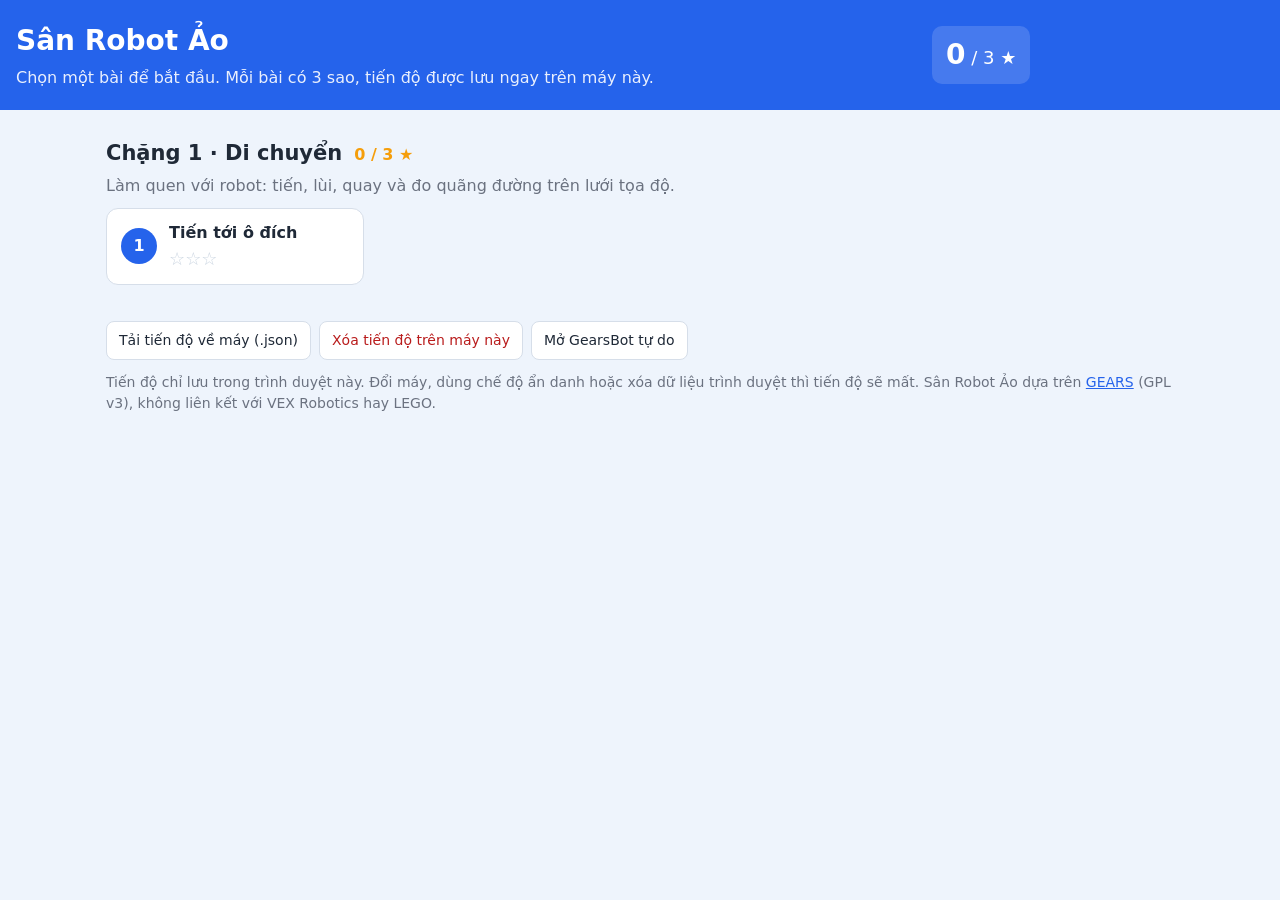
==== public/san-robot-ao/index.html @ 294cfdfe "G3: khung thử thách có chấm sao, gợi ý và lưu tiến độ - Trang chọn bài theo chặng (public/san-robot-" ====
<!DOCTYPE html>
<html lang="vi">
<head>
  <meta charset="utf-8">
  <meta name="viewport" content="width=device-width, initial-scale=1">
  <title>Chọn bài · Sân Robot Ảo</title>
  <link rel="icon" href="../favicon-32.png">
  <link rel="stylesheet" href="core/chon-bai.css?v=1">
</head>
<body>
  <!--
    Sân Robot Ảo – trang chọn bài theo chặng.
    Copyright (C) 2026 những người đóng góp cho Sân Robot Ảo. GPL v3.
    Dựa trên GEARS (GearsBot) của Cort Wee / A Posteriori.
  -->
  <header>
    <div class="dau-trang">
      <h1>Sân Robot Ảo</h1>
      <p>Chọn một bài để bắt đầu. Mỗi bài có 3 sao, tiến độ được lưu ngay trên máy này.</p>
    </div>
    <div class="tong-ket" id="tongKet"></div>
  </header>

  <main id="danhSach">
    <p class="dang-tai">Đang tải danh sách bài…</p>
  </main>

  <footer>
    <div class="nut-hang">
      <button id="nutXuat" class="nut phu">Tải tiến độ về máy (.json)</button>
      <button id="nutXoa" class="nut phu nguy-hiem">Xóa tiến độ trên máy này</button>
      <a class="nut phu" href="../index.html">Mở GearsBot tự do</a>
    </div>
    <p class="nho">Tiến độ chỉ lưu trong trình duyệt này. Đổi máy, dùng chế độ ẩn danh hoặc xóa dữ liệu trình duyệt thì tiến độ sẽ mất.
      Sân Robot Ảo dựa trên <a href="https://github.com/QuirkyCort/gears" target="_blank" rel="noopener">GEARS</a> (GPL v3), không liên kết với VEX Robotics hay LEGO.</p>
  </footer>

  <script src="core/records.js?v=1"></script>
  <script src="core/chon-bai.js?v=1"></script>
</body>
</html>
---- public/san-robot-ao/core/chon-bai.css ----
/* Sân Robot Ảo – trang chọn bài. GPL v3. */
:root {
  --nen: #eef4fc; --the: #ffffff; --chu: #1f2937; --phu: #6b7280; --vien: #d6dee9;
  --chinh: #2563eb; --sao: #f59e0b; --dat: #15803d; --nguy: #b91c1c;
}
@media (prefers-color-scheme: dark) {
  :root { --nen: #0f172a; --the: #1e293b; --chu: #e5e7eb; --phu: #94a3b8; --vien: #334155; --chinh: #60a5fa; }
}
* { box-sizing: border-box; }
body { margin: 0; background: var(--nen); color: var(--chu); font: 16px/1.5 system-ui, -apple-system, "Segoe UI", Roboto, sans-serif; }
header { background: #2563eb; color: #fff; padding: 20px 16px; display: flex; gap: 16px; align-items: center; flex-wrap: wrap; }
header .dau-trang { flex: 1; min-width: 240px; max-width: 900px; }
header h1 { margin: 0; font-size: 28px; }
header p { margin: 4px 0 0; opacity: .9; }
.tong-ket { font-size: 18px; background: rgba(255,255,255,.15); padding: 8px 14px; border-radius: 10px; }
.tong-ket .to { font-size: 28px; font-weight: bold; }
main { max-width: 1100px; margin: 0 auto; padding: 8px 16px 24px; }
.chang { margin-top: 20px; }
.dau-chang { display: flex; align-items: baseline; gap: 12px; }
.dau-chang h2 { margin: 0; font-size: 21px; }
.dau-chang .dem { color: var(--sao); font-weight: bold; }
.mo-ta { color: var(--phu); margin: 4px 0 10px; }
.luoi { display: grid; grid-template-columns: repeat(auto-fill, minmax(240px, 1fr)); gap: 12px; }
.the { display: flex; gap: 12px; align-items: center; background: var(--the); border: solid 1px var(--vien); border-radius: 12px; padding: 12px 14px; color: inherit; text-decoration: none; }
a.the:hover { border-color: var(--chinh); box-shadow: 0 2px 8px rgba(37,99,235,.15); }
.the .so { flex: none; width: 36px; height: 36px; border-radius: 50%; background: var(--chinh); color: #fff; display: flex; align-items: center; justify-content: center; font-weight: bold; }
.the.du-sao .so { background: var(--sao); }
.the.khoa { opacity: .55; }
.the.khoa .so { background: var(--phu); }
.the .ten { font-weight: bold; }
.the .phu { color: var(--phu); font-size: 14px; }
.hang-sao .sao { color: #cbd5e1; font-size: 18px; }
.hang-sao .sao.dat { color: var(--sao); }
.loi, .loi-bai { color: var(--nguy); }
footer { max-width: 1100px; margin: 0 auto; padding: 12px 16px 32px; color: var(--phu); font-size: 14px; }
footer a { color: var(--chinh); }
.nut-hang { display: flex; gap: 8px; flex-wrap: wrap; }
.nut { font: inherit; font-size: 14px; padding: 8px 12px; border-radius: 8px; border: solid 1px var(--vien); background: var(--the); color: var(--chu); cursor: pointer; text-decoration: none; }
.nut.nguy-hiem { color: var(--nguy); }
.nho { margin-top: 12px; }
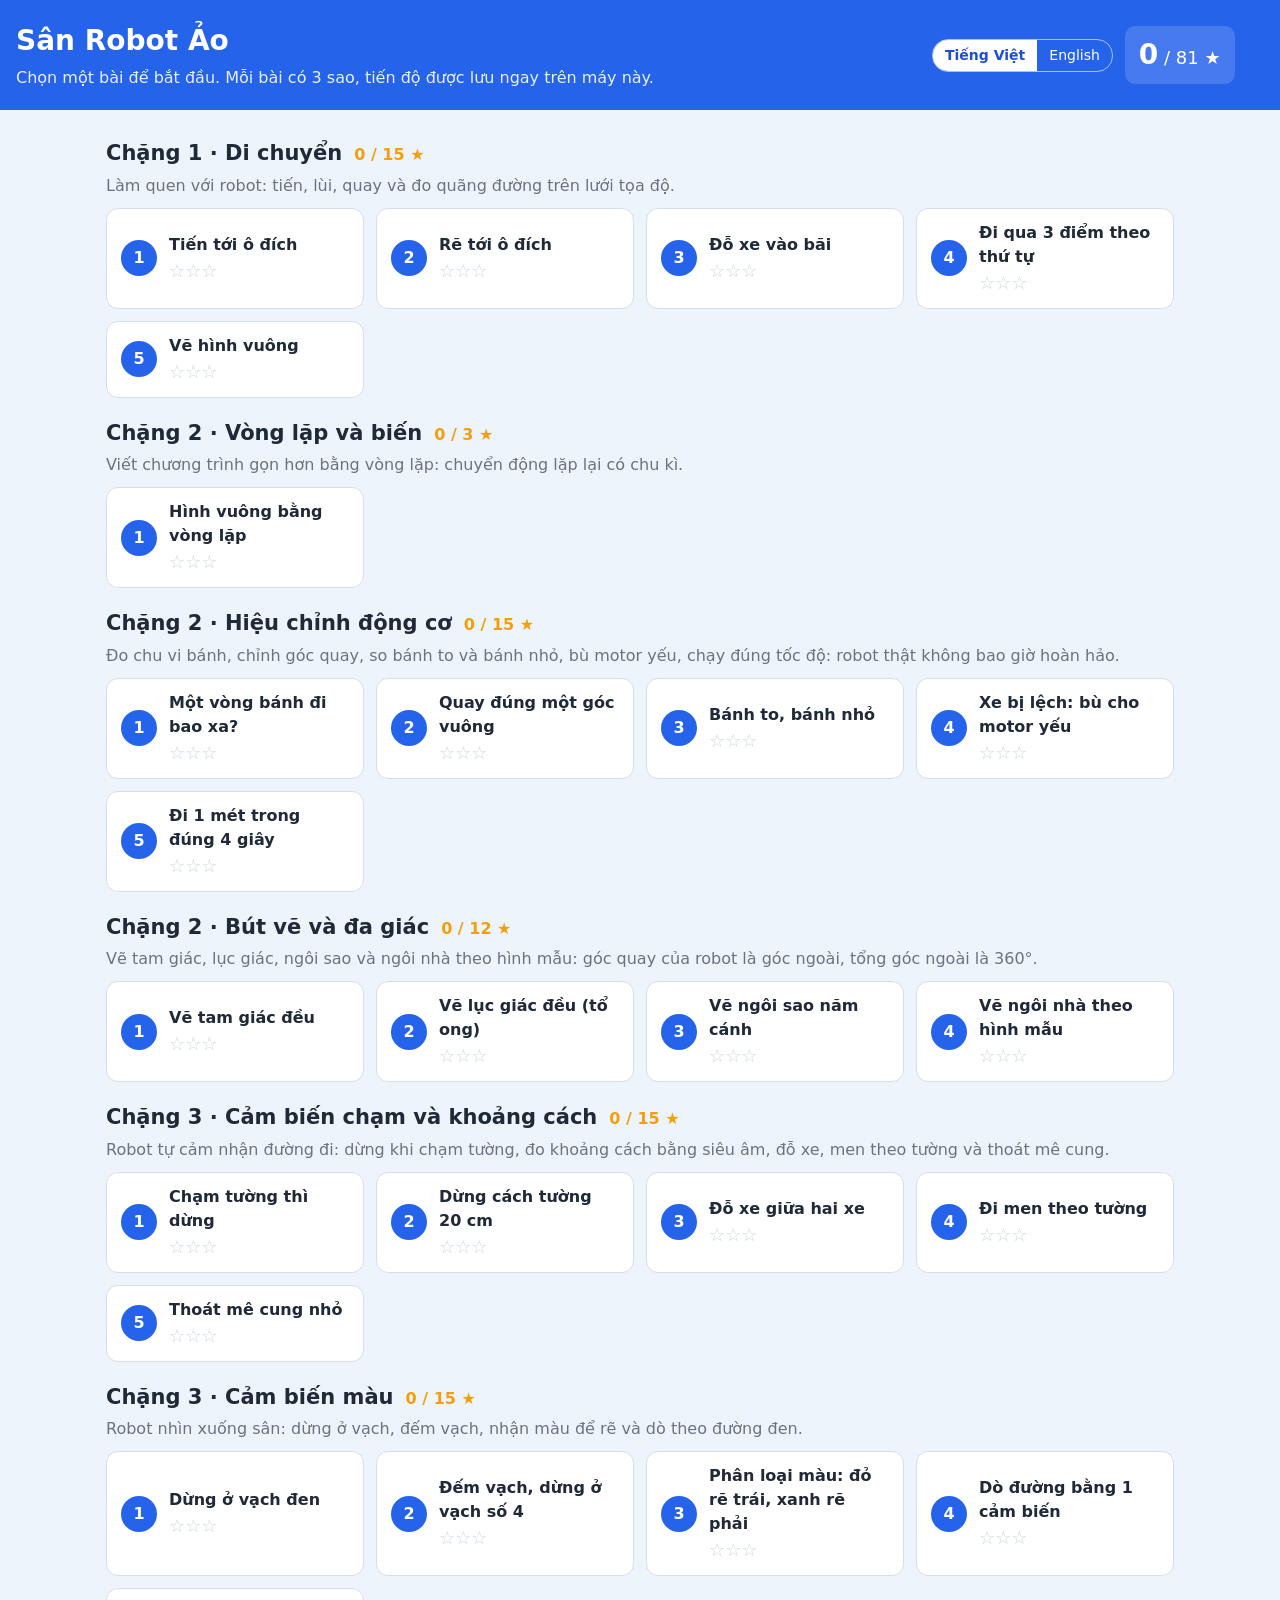
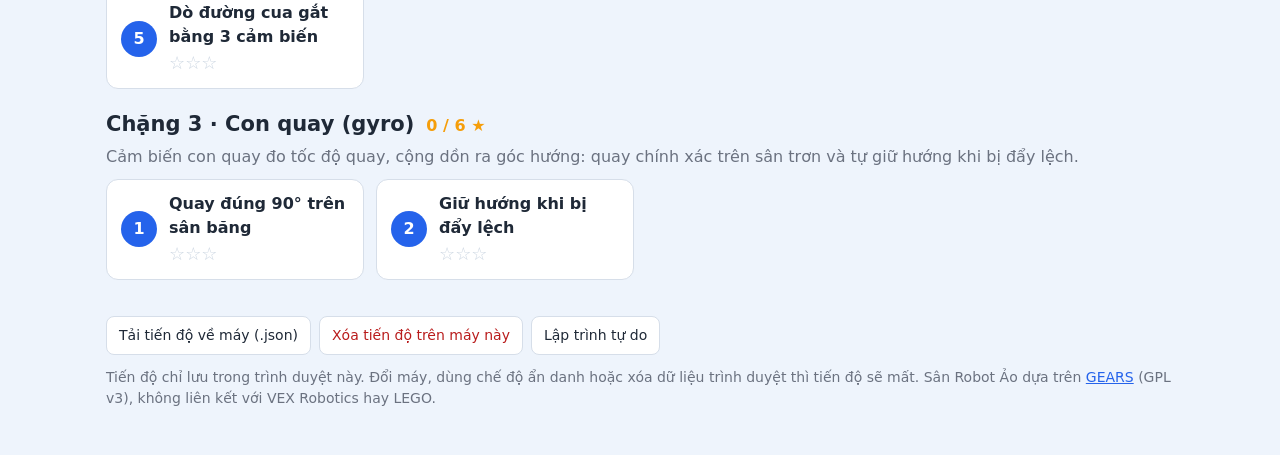
==== commit 117b9481: "Giao diện song ngữ Việt / Anh: mọi tab, menu, nút đổi theo ngôn ngữ - Thêm san-robot-ao/ngon-ngu.js " ====
--- a/public/san-robot-ao/index.html
+++ b/public/san-robot-ao/index.html
@@ -16,25 +16,31 @@
   <header>
     <div class="dau-trang">
       <h1>Sân Robot Ảo</h1>
-      <p>Chọn một bài để bắt đầu. Mỗi bài có 3 sao, tiến độ được lưu ngay trên máy này.</p>
+      <p data-chu="gioiThieu">Chọn một bài để bắt đầu. Mỗi bài có 3 sao, tiến độ được lưu ngay trên máy này.</p>
     </div>
-    <div class="tong-ket" id="tongKet"></div>
+    <div class="phai-dau">
+      <div class="ngon-ngu" role="group" aria-label="Ngôn ngữ / Language">
+        <button type="button" data-lang="vi">Tiếng Việt</button><button type="button" data-lang="en">English</button>
+      </div>
+      <div class="tong-ket" id="tongKet"></div>
+    </div>
   </header>
 
   <main id="danhSach">
-    <p class="dang-tai">Đang tải danh sách bài…</p>
+    <p class="dang-tai" data-chu="dangTai">Đang tải danh sách bài…</p>
   </main>
 
   <footer>
     <div class="nut-hang">
-      <button id="nutXuat" class="nut phu">Tải tiến độ về máy (.json)</button>
-      <button id="nutXoa" class="nut phu nguy-hiem">Xóa tiến độ trên máy này</button>
-      <a class="nut phu" href="../index.html">Mở GearsBot tự do</a>
+      <button id="nutXuat" class="nut phu" data-chu="xuat">Tải tiến độ về máy (.json)</button>
+      <button id="nutXoa" class="nut phu nguy-hiem" data-chu="xoa">Xóa tiến độ trên máy này</button>
+      <a class="nut phu" href="../index.html" data-chu="tuDo">Lập trình tự do</a>
     </div>
-    <p class="nho">Tiến độ chỉ lưu trong trình duyệt này. Đổi máy, dùng chế độ ẩn danh hoặc xóa dữ liệu trình duyệt thì tiến độ sẽ mất.
+    <p class="nho" data-chu="chuThich">Tiến độ chỉ lưu trong trình duyệt này. Đổi máy, dùng chế độ ẩn danh hoặc xóa dữ liệu trình duyệt thì tiến độ sẽ mất.
       Sân Robot Ảo dựa trên <a href="https://github.com/QuirkyCort/gears" target="_blank" rel="noopener">GEARS</a> (GPL v3), không liên kết với VEX Robotics hay LEGO.</p>
   </footer>
 
+  <script src="ngon-ngu.js?v=1"></script>
   <script src="core/records.js?v=1"></script>
   <script src="core/chon-bai.js?v=1"></script>
 </body>
--- a/public/san-robot-ao/core/chon-bai.css
+++ b/public/san-robot-ao/core/chon-bai.css
@@ -14,6 +14,10 @@
 header p { margin: 4px 0 0; opacity: .9; }
 .tong-ket { font-size: 18px; background: rgba(255,255,255,.15); padding: 8px 14px; border-radius: 10px; }
 .tong-ket .to { font-size: 28px; font-weight: bold; }
+.phai-dau { display: flex; align-items: center; gap: 12px; flex-wrap: wrap; }
+.ngon-ngu { display: inline-flex; border: 1px solid rgba(255,255,255,.6); border-radius: 16px; overflow: hidden; }
+.ngon-ngu button { background: transparent; color: inherit; border: 0; padding: 5px 12px; font: inherit; font-size: 14px; cursor: pointer; }
+.ngon-ngu button.dang-chon { background: #fff; color: #1d4ed8; font-weight: 600; }
 main { max-width: 1100px; margin: 0 auto; padding: 8px 16px 24px; }
 .chang { margin-top: 20px; }
 .dau-chang { display: flex; align-items: baseline; gap: 12px; }
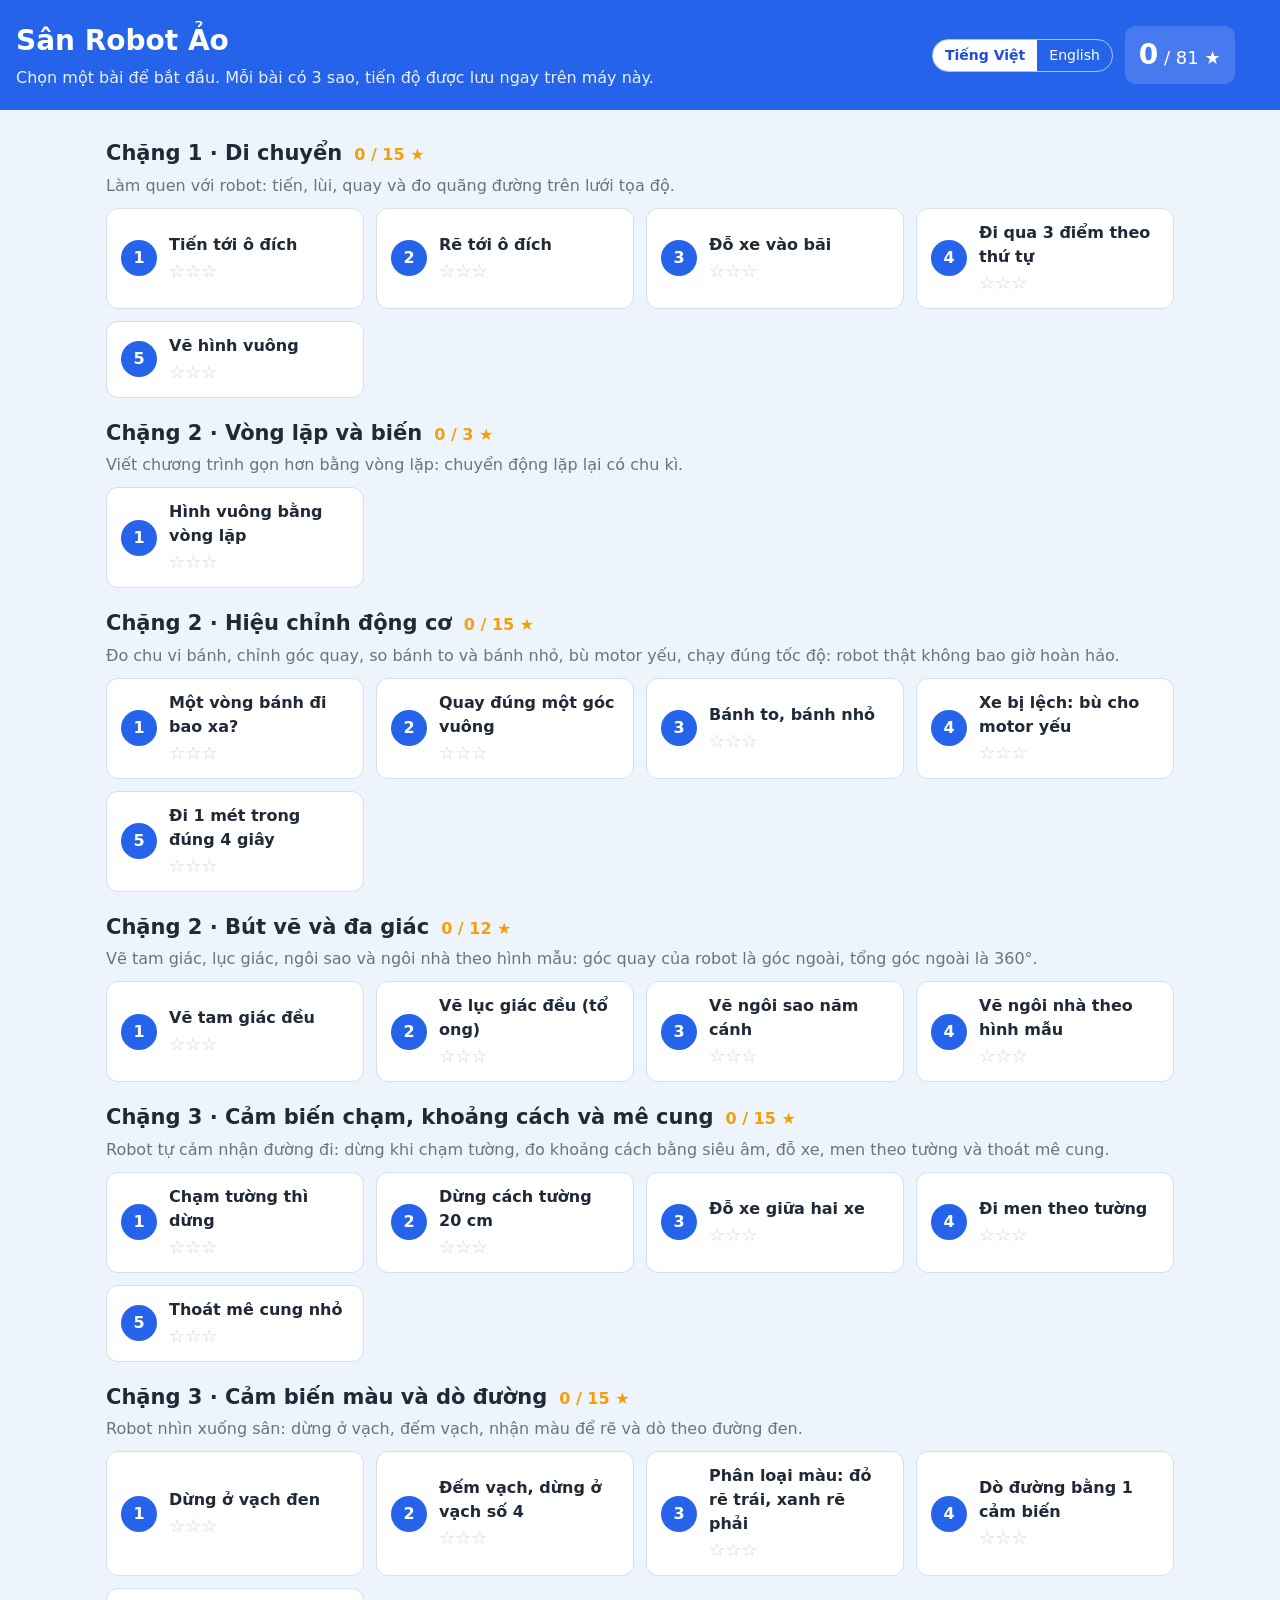
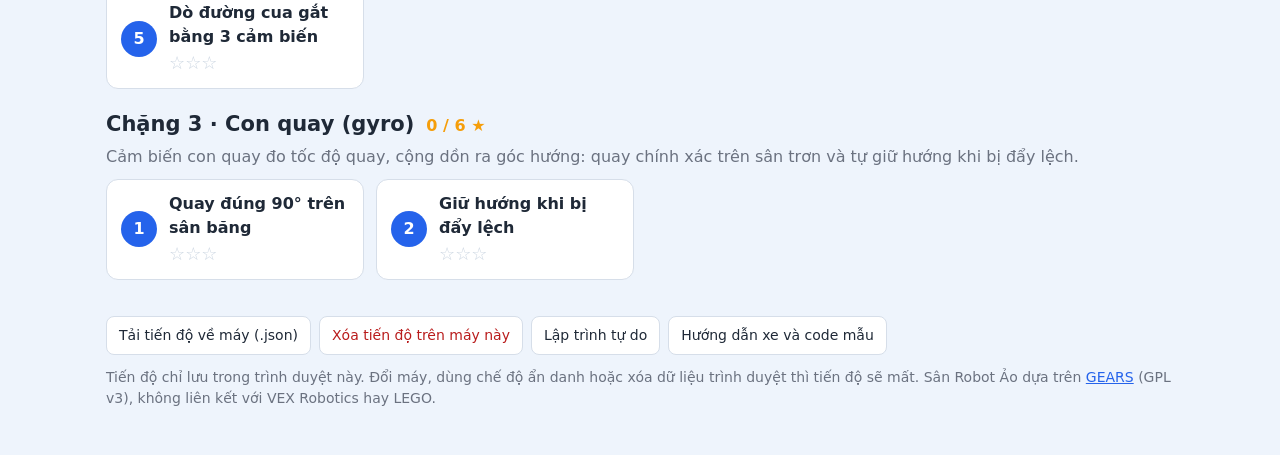
==== commit 72edb4ef: "Hướng dẫn dùng xe mẫu và code mẫu cho giáo viên và học sinh - Trang mới san-robot-ao/huong-dan/xe-va" ====
--- a/public/san-robot-ao/index.html
+++ b/public/san-robot-ao/index.html
@@ -35,6 +35,7 @@
       <button id="nutXuat" class="nut phu" data-chu="xuat">Tải tiến độ về máy (.json)</button>
       <button id="nutXoa" class="nut phu nguy-hiem" data-chu="xoa">Xóa tiến độ trên máy này</button>
       <a class="nut phu" href="../index.html" data-chu="tuDo">Lập trình tự do</a>
+      <a class="nut phu" href="huong-dan/xe-va-code-mau.html" data-chu="huongDanXeMau">Hướng dẫn xe và code mẫu</a>
     </div>
     <p class="nho" data-chu="chuThich">Tiến độ chỉ lưu trong trình duyệt này. Đổi máy, dùng chế độ ẩn danh hoặc xóa dữ liệu trình duyệt thì tiến độ sẽ mất.
       Sân Robot Ảo dựa trên <a href="https://github.com/QuirkyCort/gears" target="_blank" rel="noopener">GEARS</a> (GPL v3), không liên kết với VEX Robotics hay LEGO.</p>
@@ -42,6 +43,6 @@
 
   <script src="ngon-ngu.js?v=1"></script>
   <script src="core/records.js?v=1"></script>
-  <script src="core/chon-bai.js?v=1"></script>
+  <script src="core/chon-bai.js?v=2"></script>
 </body>
 </html>
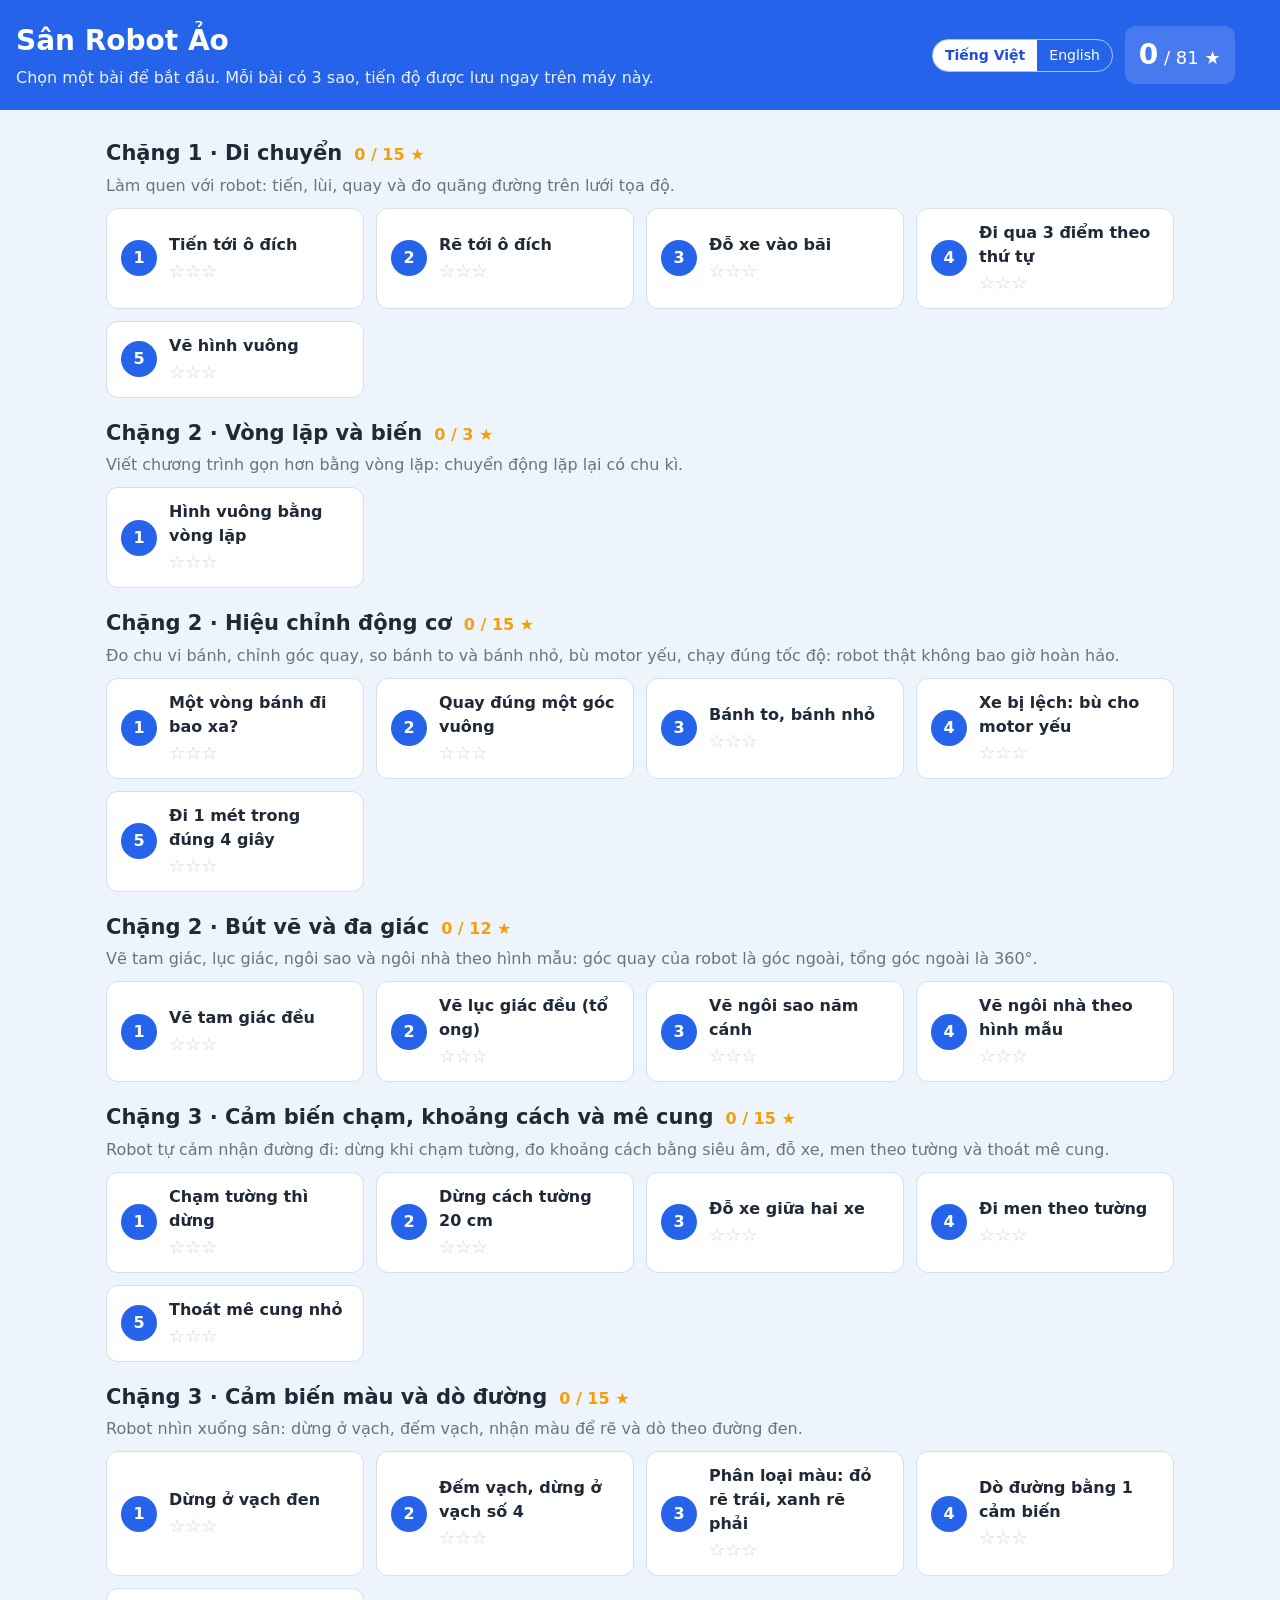
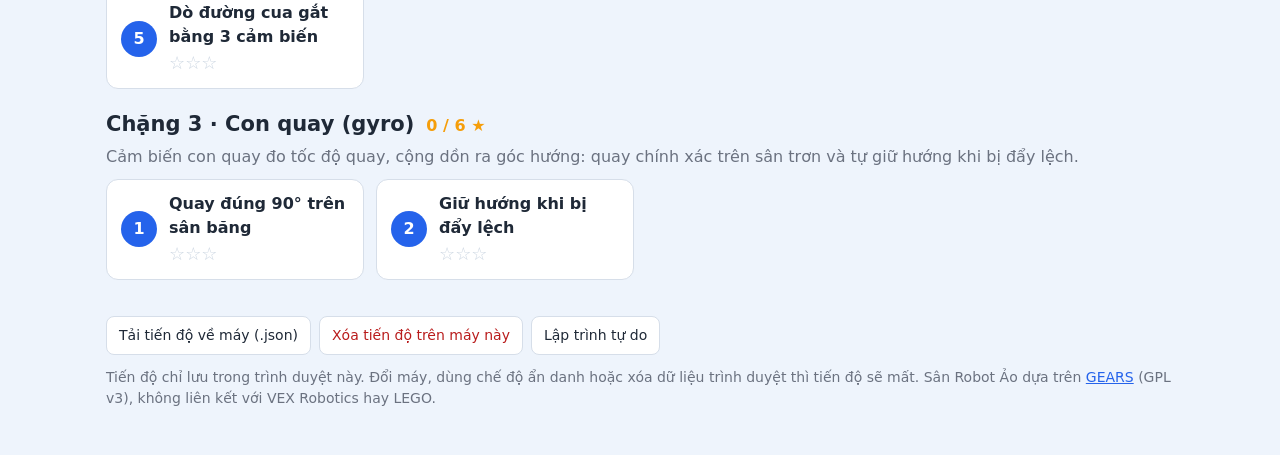
==== commit 6dc0f28d: "Trang chọn bài: 2 hướng giao diện để chọn (sách giáo khoa sáng, Swiss tối giản) Xem thử bằng ?giaoDi" ====
--- a/public/san-robot-ao/index.html
+++ b/public/san-robot-ao/index.html
@@ -5,7 +5,12 @@
   <meta name="viewport" content="width=device-width, initial-scale=1">
   <title>Chọn bài · Sân Robot Ảo</title>
   <link rel="icon" href="../favicon-32.png">
-  <link rel="stylesheet" href="core/chon-bai.css?v=1">
+  <link rel="stylesheet" id="kieuTrang" href="core/chon-bai.css?v=1">
+  <script>
+    // Xem thử hướng thiết kế: ?giaoDien=sach hoặc ?giaoDien=swiss (tạm thời, để so sánh)
+    (function() { var g = new URLSearchParams(location.search).get('giaoDien');
+      if (g == 'sach' || g == 'swiss') document.getElementById('kieuTrang').href = 'core/chon-bai-' + g + '.css?v=1'; })();
+  </script>
 </head>
 <body>
   <!--
@@ -35,7 +40,6 @@
       <button id="nutXuat" class="nut phu" data-chu="xuat">Tải tiến độ về máy (.json)</button>
       <button id="nutXoa" class="nut phu nguy-hiem" data-chu="xoa">Xóa tiến độ trên máy này</button>
       <a class="nut phu" href="../index.html" data-chu="tuDo">Lập trình tự do</a>
-      <a class="nut phu" href="huong-dan/xe-va-code-mau.html" data-chu="huongDanXeMau">Hướng dẫn xe và code mẫu</a>
     </div>
     <p class="nho" data-chu="chuThich">Tiến độ chỉ lưu trong trình duyệt này. Đổi máy, dùng chế độ ẩn danh hoặc xóa dữ liệu trình duyệt thì tiến độ sẽ mất.
       Sân Robot Ảo dựa trên <a href="https://github.com/QuirkyCort/gears" target="_blank" rel="noopener">GEARS</a> (GPL v3), không liên kết với VEX Robotics hay LEGO.</p>
@@ -43,6 +47,6 @@
 
   <script src="ngon-ngu.js?v=1"></script>
   <script src="core/records.js?v=1"></script>
-  <script src="core/chon-bai.js?v=2"></script>
+  <script src="core/chon-bai.js?v=1"></script>
 </body>
 </html>
